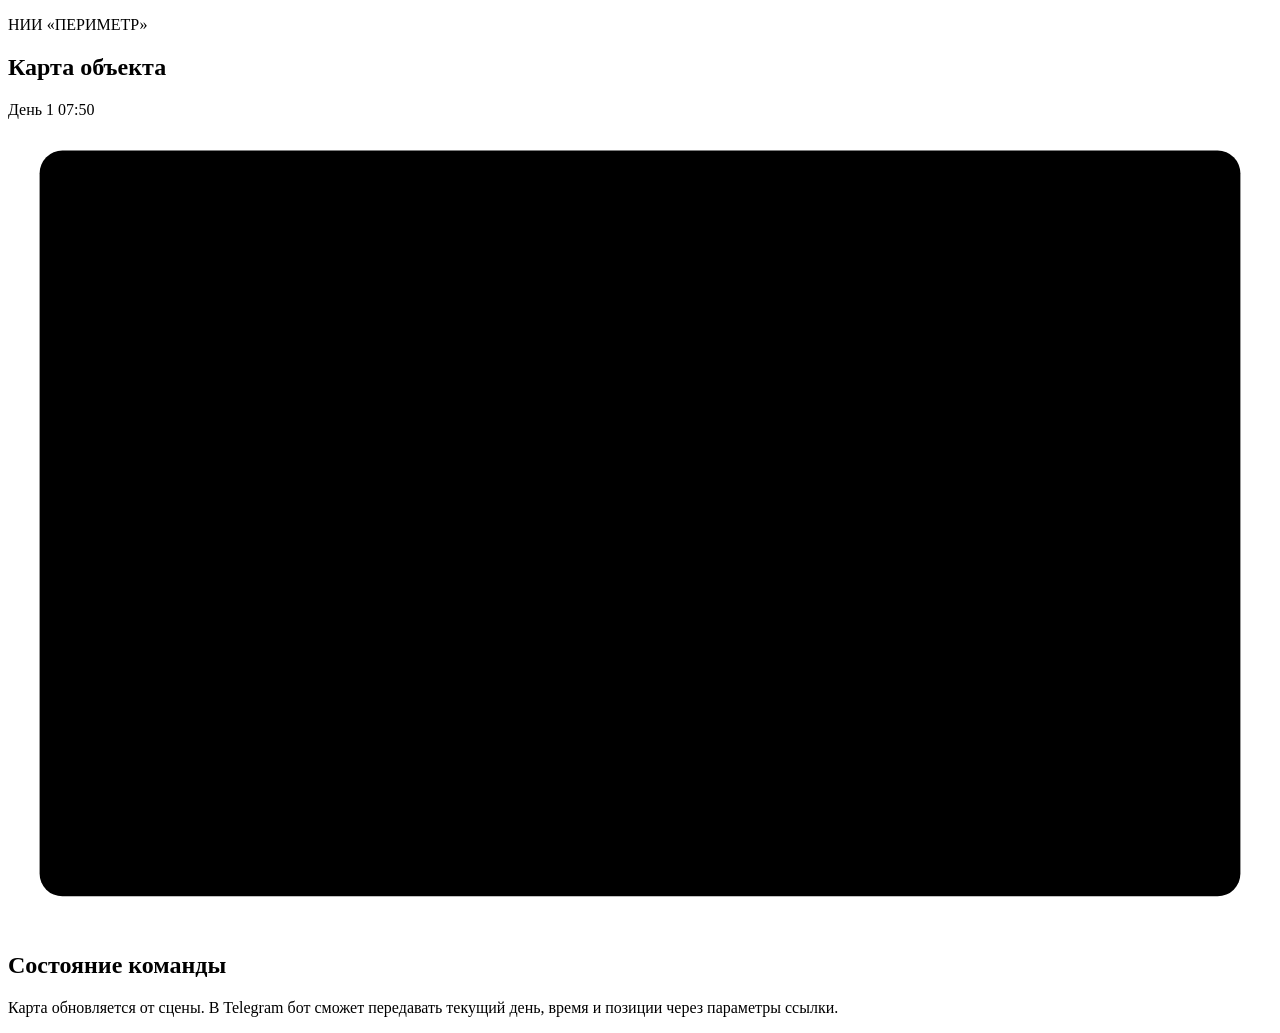
==== web_map/index.html @ 62e87961 "Add HTML map page" ====
<!doctype html>
<html lang="ru">
<head>
  <meta charset="utf-8" />
  <meta name="viewport" content="width=device-width, initial-scale=1" />
  <title>Периметр — карта комплекса</title>
  <link rel="stylesheet" href="style.css" />
</head>
<body>
  <main class="map-shell">
    <section class="map-card">
      <div class="map-header">
        <div>
          <p class="eyebrow">НИИ «ПЕРИМЕТР»</p>
          <h1>Карта объекта</h1>
        </div>
        <div class="status">
          <span id="dayLabel">День 1</span>
          <span id="timeLabel">07:50</span>
        </div>
      </div>

      <div class="map-board" id="mapBoard">
        <svg viewBox="0 0 1000 640" aria-label="Карта комплекса Периметр">
          <defs>
            <filter id="chalk">
              <feTurbulence type="fractalNoise" baseFrequency="0.8" numOctaves="2" result="noise" />
              <feDisplacementMap in="SourceGraphic" in2="noise" scale="1.2" />
            </filter>
          </defs>

          <rect x="25" y="25" width="950" height="590" rx="18" class="outer" />
          <path d="M130 490 C210 430, 270 385, 340 360 S480 340, 550 300 S680 245, 805 155" class="road" />
          <path d="M138 490 C210 432, 270 388, 340 363 S480 343, 550 303 S680 248, 805 158" class="road-glow" />

          <g class="location" data-id="checkpoint">
            <rect x="96" y="452" width="120" height="70" />
            <text x="156" y="545">КПП</text>
          </g>
          <g class="location" data-id="yard">
            <rect x="280" y="390" width="140" height="85" />
            <text x="350" y="500">ДВОР</text>
          </g>
          <g class="location" data-id="hall">
            <rect x="445" y="330" width="150" height="88" />
            <text x="520" y="440">ХОЛЛ</text>
          </g>
          <g class="location" data-id="canteen">
            <rect x="430" y="470" width="160" height="85" />
            <text x="510" y="575">СТОЛОВАЯ</text>
          </g>
          <g class="location" data-id="archive">
            <rect x="620" y="315" width="150" height="80" />
            <text x="695" y="420">АРХИВ</text>
          </g>
          <g class="location" data-id="medbay">
            <rect x="635" y="455" width="155" height="86" />
            <text x="712" y="562">МЕДБЛОК</text>
          </g>
          <g class="location danger" data-id="lab">
            <rect x="750" y="220" width="170" height="88" />
            <text x="835" y="330">ЛАБ. PX-17</text>
          </g>
          <g class="location danger" data-id="underground">
            <rect x="700" y="82" width="190" height="86" />
            <text x="795" y="190">НИЖНИЙ УРОВЕНЬ</text>
          </g>
          <g class="location" data-id="server">
            <rect x="500" y="145" width="155" height="85" />
            <text x="578" y="252">СЕРВЕРНАЯ</text>
          </g>
          <g class="location" data-id="garage">
            <rect x="210" y="210" width="170" height="90" />
            <text x="295" y="323">ГАРАЖ</text>
          </g>
        </svg>

        <div id="markersLayer" class="markers-layer"></div>
      </div>

      <aside class="panel">
        <h2>Состояние команды</h2>
        <div id="heroList" class="hero-list"></div>
        <p class="hint">Карта обновляется от сцены. В Telegram бот сможет передавать текущий день, время и позиции через параметры ссылки.</p>
      </aside>
    </section>
  </main>
  <script src="app.js"></script>
</body>
</html>
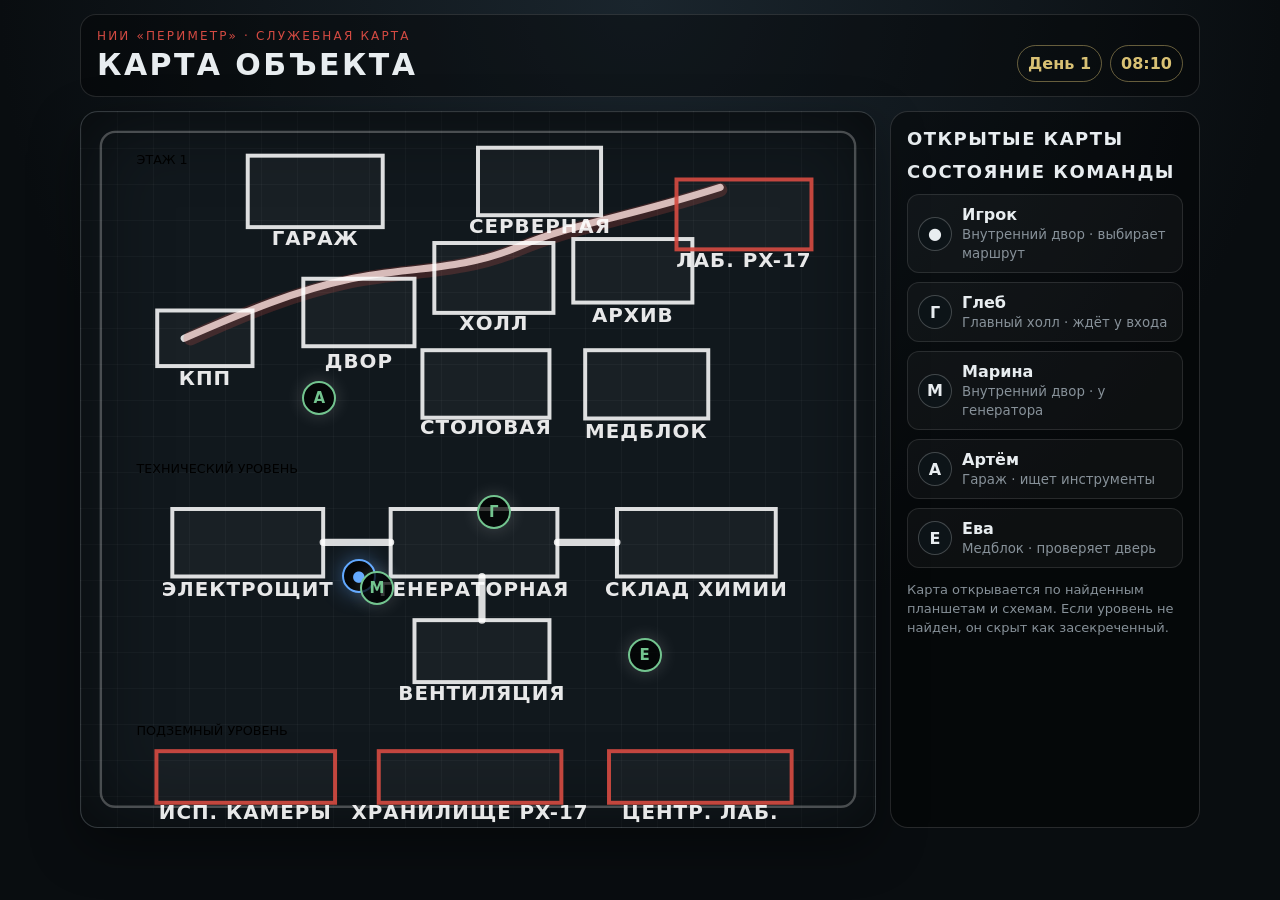
==== commit 059bab88: "Update web map to support collectible map layers" ====
--- a/web_map/index.html
+++ b/web_map/index.html
@@ -11,7 +11,7 @@
     <section class="map-card">
       <div class="map-header">
         <div>
-          <p class="eyebrow">НИИ «ПЕРИМЕТР»</p>
+          <p class="eyebrow">НИИ «ПЕРИМЕТР» · СЛУЖЕБНАЯ КАРТА</p>
           <h1>Карта объекта</h1>
         </div>
         <div class="status">
@@ -21,7 +21,7 @@
       </div>
 
       <div class="map-board" id="mapBoard">
-        <svg viewBox="0 0 1000 640" aria-label="Карта комплекса Периметр">
+        <svg viewBox="0 0 1000 900" aria-label="Карта комплекса Периметр">
           <defs>
             <filter id="chalk">
               <feTurbulence type="fractalNoise" baseFrequency="0.8" numOctaves="2" result="noise" />
@@ -29,49 +29,39 @@
             </filter>
           </defs>
 
-          <rect x="25" y="25" width="950" height="590" rx="18" class="outer" />
-          <path d="M130 490 C210 430, 270 385, 340 360 S480 340, 550 300 S680 245, 805 155" class="road" />
-          <path d="M138 490 C210 432, 270 388, 340 363 S480 343, 550 303 S680 248, 805 158" class="road-glow" />
+          <rect x="25" y="25" width="950" height="850" rx="18" class="outer" />
 
-          <g class="location" data-id="checkpoint">
-            <rect x="96" y="452" width="120" height="70" />
-            <text x="156" y="545">КПП</text>
+          <text x="70" y="65" class="level-title">ЭТАЖ 1</text>
+          <g class="level" data-level="floor1">
+            <path d="M130 285 C210 250, 270 225, 340 210 S480 200, 550 170 S680 135, 805 95" class="road" />
+            <path d="M138 285 C210 252, 270 228, 340 213 S480 203, 550 173 S680 138, 805 98" class="road-glow" />
+
+            <g class="location" data-id="checkpoint"><rect x="96" y="250" width="120" height="70" /><text x="156" y="344">КПП</text></g>
+            <g class="location" data-id="yard"><rect x="280" y="210" width="140" height="85" /><text x="350" y="323">ДВОР</text></g>
+            <g class="location" data-id="hall"><rect x="445" y="165" width="150" height="88" /><text x="520" y="275">ХОЛЛ</text></g>
+            <g class="location" data-id="canteen"><rect x="430" y="300" width="160" height="85" /><text x="510" y="406">СТОЛОВАЯ</text></g>
+            <g class="location" data-id="archive"><rect x="620" y="160" width="150" height="80" /><text x="695" y="264">АРХИВ</text></g>
+            <g class="location" data-id="medbay"><rect x="635" y="300" width="155" height="86" /><text x="712" y="410">МЕДБЛОК</text></g>
+            <g class="location danger" data-id="lab"><rect x="750" y="85" width="170" height="88" /><text x="835" y="195">ЛАБ. PX-17</text></g>
+            <g class="location" data-id="server"><rect x="500" y="45" width="155" height="85" /><text x="578" y="153">СЕРВЕРНАЯ</text></g>
+            <g class="location" data-id="garage"><rect x="210" y="55" width="170" height="90" /><text x="295" y="168">ГАРАЖ</text></g>
           </g>
-          <g class="location" data-id="yard">
-            <rect x="280" y="390" width="140" height="85" />
-            <text x="350" y="500">ДВОР</text>
+
+          <text x="70" y="455" class="level-title">ТЕХНИЧЕСКИЙ УРОВЕНЬ</text>
+          <g class="level" data-level="tech">
+            <g class="location" data-id="generator"><rect x="390" y="500" width="210" height="85" /><text x="495" y="610">ГЕНЕРАТОРНАЯ</text></g>
+            <g class="location" data-id="electrical"><rect x="115" y="500" width="190" height="85" /><text x="210" y="610">ЭЛЕКТРОЩИТ</text></g>
+            <g class="location" data-id="storage"><rect x="675" y="500" width="200" height="85" /><text x="775" y="610">СКЛАД ХИМИИ</text></g>
+            <g class="location" data-id="vents"><rect x="420" y="640" width="170" height="78" /><text x="505" y="740">ВЕНТИЛЯЦИЯ</text></g>
+            <path d="M305 542 L390 542 M600 542 L675 542 M505 585 L505 640" class="road" />
           </g>
-          <g class="location" data-id="hall">
-            <rect x="445" y="330" width="150" height="88" />
-            <text x="520" y="440">ХОЛЛ</text>
-          </g>
-          <g class="location" data-id="canteen">
-            <rect x="430" y="470" width="160" height="85" />
-            <text x="510" y="575">СТОЛОВАЯ</text>
-          </g>
-          <g class="location" data-id="archive">
-            <rect x="620" y="315" width="150" height="80" />
-            <text x="695" y="420">АРХИВ</text>
-          </g>
-          <g class="location" data-id="medbay">
-            <rect x="635" y="455" width="155" height="86" />
-            <text x="712" y="562">МЕДБЛОК</text>
-          </g>
-          <g class="location danger" data-id="lab">
-            <rect x="750" y="220" width="170" height="88" />
-            <text x="835" y="330">ЛАБ. PX-17</text>
-          </g>
-          <g class="location danger" data-id="underground">
-            <rect x="700" y="82" width="190" height="86" />
-            <text x="795" y="190">НИЖНИЙ УРОВЕНЬ</text>
-          </g>
-          <g class="location" data-id="server">
-            <rect x="500" y="145" width="155" height="85" />
-            <text x="578" y="252">СЕРВЕРНАЯ</text>
-          </g>
-          <g class="location" data-id="garage">
-            <rect x="210" y="210" width="170" height="90" />
-            <text x="295" y="323">ГАРАЖ</text>
+
+          <text x="70" y="785" class="level-title">ПОДЗЕМНЫЙ УРОВЕНЬ</text>
+          <g class="level" data-level="underground">
+            <g class="location danger" data-id="px17_storage"><rect x="375" y="805" width="230" height="65" /><text x="490" y="890">ХРАНИЛИЩЕ PX-17</text></g>
+            <g class="location danger" data-id="test_chambers"><rect x="95" y="805" width="225" height="65" /><text x="207" y="890">ИСП. КАМЕРЫ</text></g>
+            <g class="location danger" data-id="central_lab"><rect x="665" y="805" width="230" height="65" /><text x="780" y="890">ЦЕНТР. ЛАБ.</text></g>
+            <path d="M320 838 L375 838 M605 838 L665 838" class="road" />
           </g>
         </svg>
 
@@ -79,9 +69,11 @@
       </div>
 
       <aside class="panel">
+        <h2>Открытые карты</h2>
+        <div id="mapList" class="map-list"></div>
         <h2>Состояние команды</h2>
         <div id="heroList" class="hero-list"></div>
-        <p class="hint">Карта обновляется от сцены. В Telegram бот сможет передавать текущий день, время и позиции через параметры ссылки.</p>
+        <p class="hint">Карта открывается по найденным планшетам и схемам. Если уровень не найден, он скрыт как засекреченный.</p>
       </aside>
     </section>
   </main>
--- a/web_map/style.css
+++ b/web_map/style.css
@@ -0,0 +1,135 @@
+:root {
+  --bg: #090d10;
+  --board: #11181d;
+  --chalk: #e8edf0;
+  --muted: #879199;
+  --red: #d34a42;
+  --blue: #61a8ff;
+  --green: #73c48f;
+  --yellow: #d9c174;
+}
+
+* { box-sizing: border-box; }
+body {
+  margin: 0;
+  min-height: 100vh;
+  background: radial-gradient(circle at top, #1a252d, var(--bg) 58%);
+  color: var(--chalk);
+  font-family: system-ui, -apple-system, BlinkMacSystemFont, "Segoe UI", sans-serif;
+}
+
+.map-shell { padding: 14px; }
+.map-card {
+  width: min(1120px, 100%);
+  margin: 0 auto;
+  display: grid;
+  grid-template-columns: 1fr 310px;
+  gap: 14px;
+}
+
+.map-header {
+  grid-column: 1 / -1;
+  display: flex;
+  justify-content: space-between;
+  align-items: end;
+  border: 1px solid rgba(255,255,255,.12);
+  background: rgba(0,0,0,.35);
+  padding: 14px 16px;
+  border-radius: 16px;
+}
+.eyebrow { margin: 0 0 4px; color: var(--red); letter-spacing: .18em; font-size: 12px; }
+h1 { margin: 0; font-size: 30px; text-transform: uppercase; letter-spacing: .08em; }
+.status { display: flex; gap: 8px; color: var(--yellow); font-weight: 700; }
+.status span { border: 1px solid rgba(217,193,116,.45); border-radius: 999px; padding: 8px 10px; }
+
+.map-board {
+  position: relative;
+  min-height: 540px;
+  background:
+    linear-gradient(rgba(255,255,255,.03) 1px, transparent 1px),
+    linear-gradient(90deg, rgba(255,255,255,.03) 1px, transparent 1px),
+    var(--board);
+  background-size: 36px 36px;
+  border: 1px solid rgba(255,255,255,.14);
+  border-radius: 18px;
+  overflow: hidden;
+  box-shadow: inset 0 0 80px rgba(0,0,0,.62), 0 18px 50px rgba(0,0,0,.38);
+}
+svg { width: 100%; height: 100%; display: block; min-height: 540px; }
+.outer { fill: transparent; stroke: rgba(255,255,255,.25); stroke-width: 3; }
+.road, .road-glow { fill: none; stroke: rgba(255,255,255,.84); stroke-width: 9; stroke-linecap: round; filter: url(#chalk); }
+.road-glow { stroke: rgba(211,74,66,.22); stroke-width: 18; }
+.location rect {
+  fill: rgba(255,255,255,.035);
+  stroke: rgba(255,255,255,.86);
+  stroke-width: 5;
+  filter: url(#chalk);
+}
+.location text {
+  fill: rgba(255,255,255,.9);
+  font-weight: 800;
+  font-size: 25px;
+  text-anchor: middle;
+  letter-spacing: .05em;
+  filter: url(#chalk);
+}
+.location.danger rect { stroke: rgba(211,74,66,.92); }
+
+.markers-layer { position: absolute; inset: 0; pointer-events: none; }
+.marker {
+  position: absolute;
+  transform: translate(-50%, -50%);
+  display: grid;
+  place-items: center;
+  width: 34px;
+  height: 34px;
+  border-radius: 50%;
+  background: rgba(0,0,0,.74);
+  border: 2px solid var(--chalk);
+  box-shadow: 0 0 18px rgba(255,255,255,.18);
+  font-size: 15px;
+  font-weight: 900;
+}
+.marker.player { border-color: var(--blue); color: var(--blue); box-shadow: 0 0 22px rgba(97,168,255,.46); }
+.marker.missing { border-color: var(--red); color: var(--red); animation: pulse 1.5s infinite; }
+.marker.npc { color: var(--green); border-color: var(--green); }
+@keyframes pulse { 50% { transform: translate(-50%, -50%) scale(1.14); opacity: .65; } }
+
+.panel {
+  background: rgba(0,0,0,.38);
+  border: 1px solid rgba(255,255,255,.14);
+  border-radius: 18px;
+  padding: 16px;
+}
+.panel h2 { margin: 0 0 12px; font-size: 18px; text-transform: uppercase; letter-spacing: .08em; }
+.hero-list { display: grid; gap: 9px; }
+.hero {
+  display: grid;
+  grid-template-columns: 34px 1fr;
+  gap: 10px;
+  align-items: center;
+  padding: 10px;
+  border: 1px solid rgba(255,255,255,.11);
+  border-radius: 12px;
+  background: rgba(255,255,255,.035);
+}
+.hero .avatar {
+  width: 34px;
+  height: 34px;
+  border-radius: 50%;
+  display: grid;
+  place-items: center;
+  background: #0d1418;
+  border: 1px solid rgba(255,255,255,.22);
+  font-weight: 900;
+}
+.hero strong { display: block; }
+.hero small { color: var(--muted); }
+.hint { color: var(--muted); font-size: 13px; line-height: 1.45; }
+
+@media (max-width: 860px) {
+  .map-card { grid-template-columns: 1fr; }
+  .map-board, svg { min-height: 430px; }
+  h1 { font-size: 22px; }
+  .map-header { align-items: start; flex-direction: column; gap: 10px; }
+}
